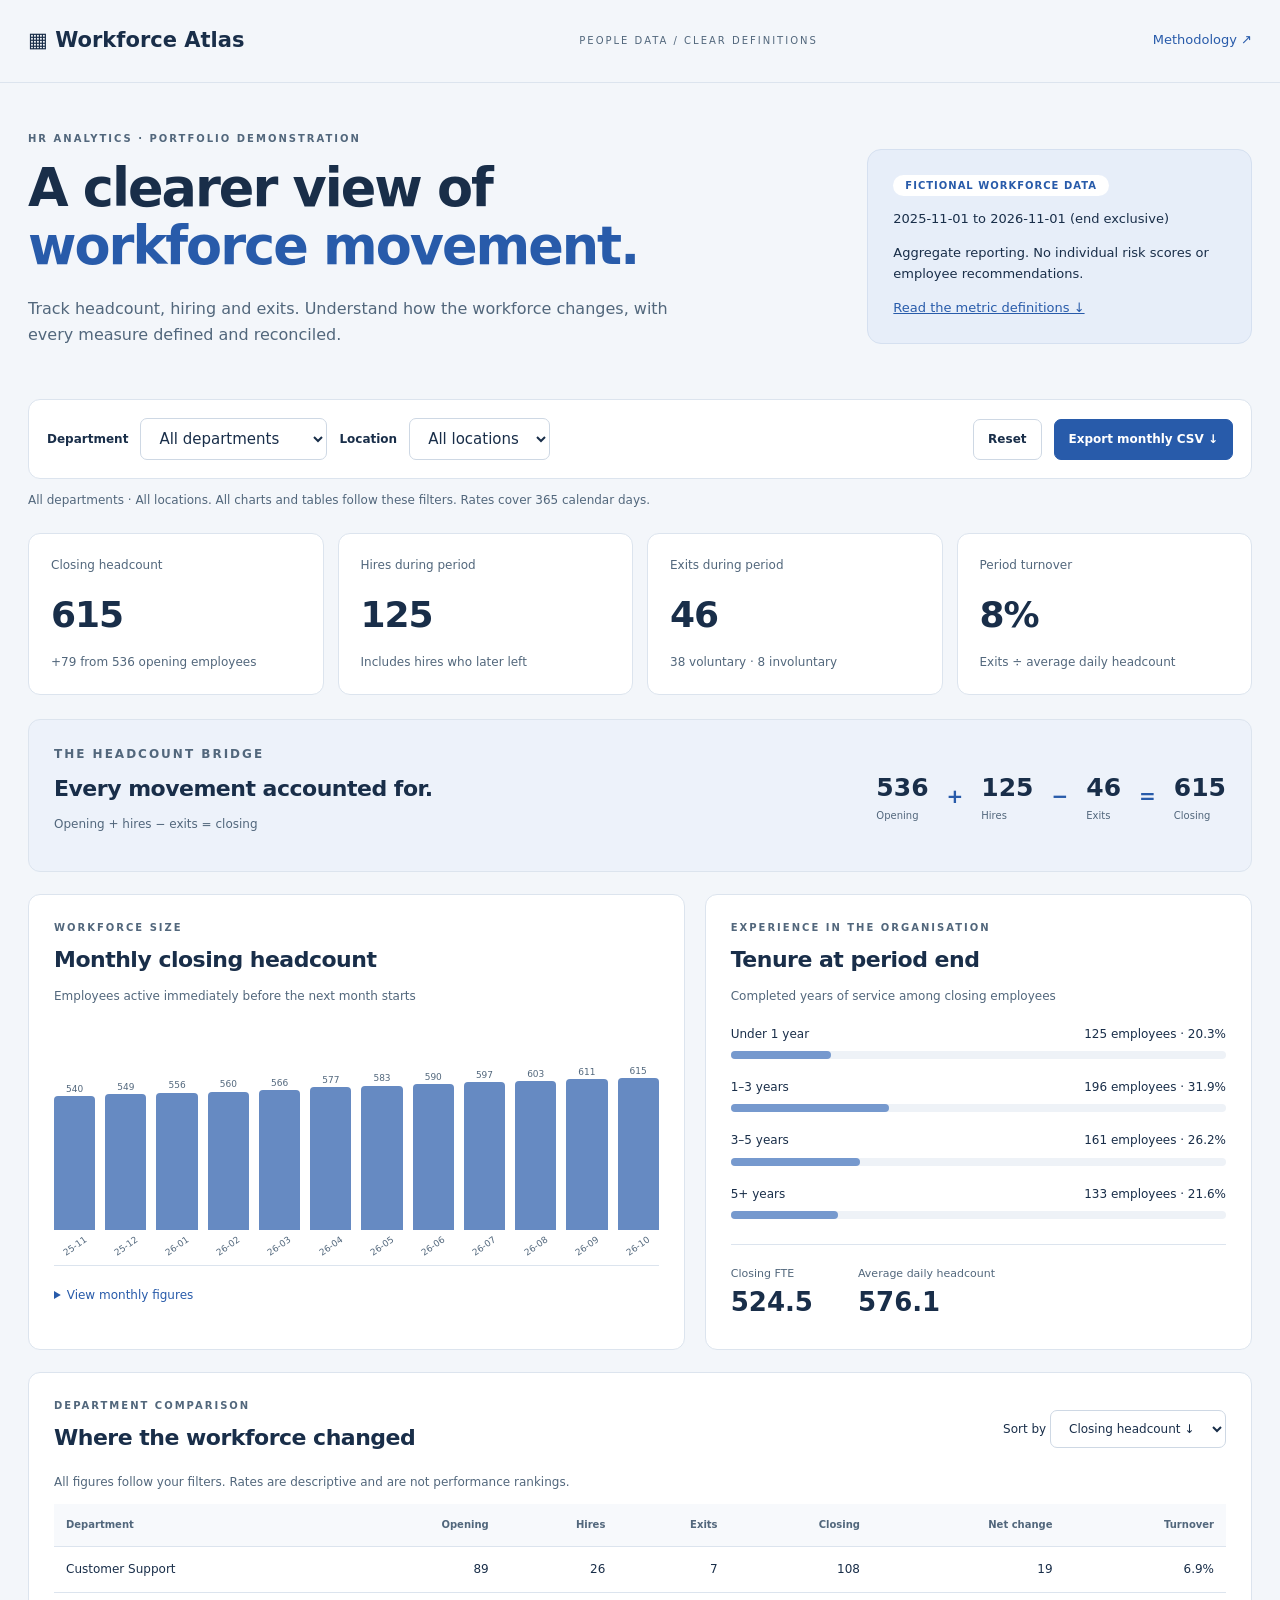
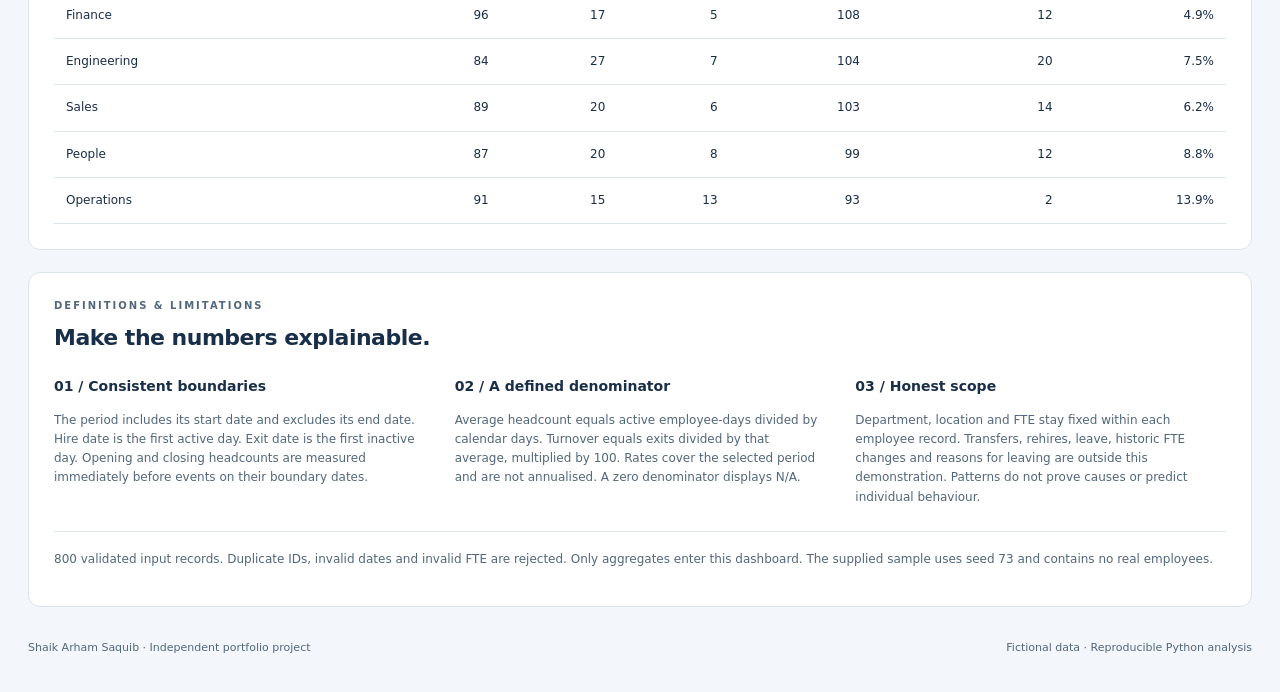
==== site/index.html @ 4978eea8 "Build Workforce Atlas with reproducible HR metrics, dashboard and tests" ====
<!doctype html>
<html lang="en"><head><meta charset="utf-8"><meta name="viewport" content="width=device-width,initial-scale=1"><title>Workforce Atlas | HR Analytics</title><link rel="stylesheet" href="styles.css"><script defer src="data.js"></script><script defer src="app.js"></script></head>
<body><a class="skip" href="#main">Skip to analysis</a><header><a class="brand" href="#">▦ Workforce Atlas</a><span>PEOPLE DATA / CLEAR DEFINITIONS</span><a href="#method">Methodology ↗</a></header>
<main id="main"><section class="hero"><div><p class="eyebrow">HR ANALYTICS · PORTFOLIO DEMONSTRATION</p><h1>A clearer view of<br><em>workforce movement.</em></h1><p class="intro">Track headcount, hiring and exits. Understand how the workforce changes, with every measure defined and reconciled.</p></div><aside><span class="pill" id="dataset">DATASET</span><p id="period"></p><p>Aggregate reporting. No individual risk scores or employee recommendations.</p><a href="#definitions">Read the metric definitions ↓</a></aside></section>
<section class="filters" aria-label="Workforce filters"><label for="department">Department</label><select id="department"><option value="">All departments</option></select><label for="location">Location</label><select id="location"><option value="">All locations</option></select><button id="reset" class="secondary">Reset</button><button id="export">Export monthly CSV ↓</button></section><p id="status" role="status" aria-live="polite"></p>
<section class="metrics" aria-label="Workforce metrics"><article><span>Closing headcount</span><strong id="headcount"></strong><small id="change"></small></article><article><span>Hires during period</span><strong id="hires"></strong><small>Includes hires who later left</small></article><article><span>Exits during period</span><strong id="exits"></strong><small id="exit-mix"></small></article><article><span>Period turnover</span><strong id="turnover"></strong><small>Exits ÷ average daily headcount</small></article></section>
<section class="flow panel"><div><p class="eyebrow">THE HEADCOUNT BRIDGE</p><h2>Every movement accounted for.</h2><p>Opening + hires − exits = closing</p></div><div class="bridge" id="bridge"></div></section>
<section class="charts"><article class="panel"><p class="eyebrow">WORKFORCE SIZE</p><h2>Monthly closing headcount</h2><p class="hint">Employees active immediately before the next month starts</p><div id="trend" class="trend" role="img" aria-label="Monthly closing headcount bar chart"></div><details><summary>View monthly figures</summary><div class="table-wrap"><table><caption class="sr-only">Monthly workforce measures</caption><thead><tr><th>Month</th><th>Opening</th><th>Hires</th><th>Exits</th><th>Closing</th><th>Turnover</th></tr></thead><tbody id="months"></tbody></table></div></details></article><article class="panel"><p class="eyebrow">EXPERIENCE IN THE ORGANISATION</p><h2>Tenure at period end</h2><p class="hint">Completed years of service among closing employees</p><div id="tenure"></div><div class="support-metrics"><div><span>Closing FTE</span><strong id="fte"></strong></div><div><span>Average daily headcount</span><strong id="average"></strong></div></div></article></section>
<section class="panel"><div class="panel-head"><div><p class="eyebrow">DEPARTMENT COMPARISON</p><h2>Where the workforce changed</h2></div><label for="sort">Sort by <select id="sort"><option value="closing">Closing headcount ↓</option><option value="exits">Exits ↓</option><option value="department">Department A–Z</option></select></label></div><p class="hint">All figures follow your filters. Rates are descriptive and are not performance rankings.</p><div class="table-wrap"><table><caption class="sr-only">Department workforce summary</caption><thead><tr><th>Department</th><th>Opening</th><th>Hires</th><th>Exits</th><th>Closing</th><th>Net change</th><th>Turnover</th></tr></thead><tbody id="departments"></tbody></table></div></section>
<section class="panel" id="method"><p class="eyebrow">DEFINITIONS & LIMITATIONS</p><h2 id="definitions">Make the numbers explainable.</h2><div class="methods"><div><h3>01 / Consistent boundaries</h3><p>The period includes its start date and excludes its end date. Hire date is the first active day. Exit date is the first inactive day. Opening and closing headcounts are measured immediately before events on their boundary dates.</p></div><div><h3>02 / A defined denominator</h3><p>Average headcount equals active employee-days divided by calendar days. Turnover equals exits divided by that average, multiplied by 100. Rates cover the selected period and are not annualised. A zero denominator displays N/A.</p></div><div><h3>03 / Honest scope</h3><p>Department, location and FTE stay fixed within each employee record. Transfers, rehires, leave, historic FTE changes and reasons for leaving are outside this demonstration. Patterns do not prove causes or predict individual behaviour.</p></div></div><p id="quality" class="note"></p></section><footer><span>Shaik Arham Saquib · Independent portfolio project</span><span>Fictional data · Reproducible Python analysis</span></footer></main></body></html>
---- site/styles.css ----
:root{--ink:#192e49;--muted:#52677c;--blue:#285baa;--bg:#f3f6fa;--line:#dce4ee}*{box-sizing:border-box}html{scroll-behavior:smooth}body{margin:0;background:var(--bg);color:var(--ink);font:15px/1.6 system-ui,-apple-system,Segoe UI,sans-serif}a{color:var(--blue)}header{max-width:1300px;margin:auto;padding:24px 28px;display:flex;justify-content:space-between;align-items:center;border-bottom:1px solid var(--line)}header span{font-size:10px;letter-spacing:2px;color:var(--muted)}header a{text-decoration:none;font-size:13px}.brand{font-size:21px;font-weight:750;color:var(--ink)}main{max-width:1300px;margin:auto;padding:0 28px}.hero{display:grid;grid-template-columns:2fr 1fr;gap:70px;padding:48px 0 36px;align-items:center}.eyebrow{font-size:10px;font-weight:750;letter-spacing:2px;color:var(--muted);margin:0 0 10px}h1{font-size:clamp(32px,4.1vw,56px);line-height:1.12;letter-spacing:-2px;margin:12px 0 20px}h1 em{font-style:normal;color:var(--blue)}.intro{max-width:640px;color:var(--muted);font-size:16px}.hero aside{background:#e7eef9;border-radius:14px;padding:25px;font-size:13px;border:1px solid #d5e0f0}.pill{font-size:10px;font-weight:800;letter-spacing:1px;background:#fff;border-radius:20px;padding:5px 12px;color:var(--blue)}.filters{display:flex;align-items:center;gap:12px;background:#fff;border:1px solid var(--line);padding:18px;border-radius:12px;flex-wrap:wrap}.filters label{font-size:12px;font-weight:700}select,button{font:inherit;border-radius:7px;border:1px solid #ced8e4;padding:10px 14px;background:#fff;color:var(--ink)}button{background:var(--blue);color:white;font-size:12px;font-weight:700;cursor:pointer;border-color:var(--blue)}button.secondary{background:white;color:var(--ink);border-color:#ced8e4}.filters #reset{margin-left:auto}#status{font-size:12px;color:var(--muted);min-height:20px;margin:12px 0 22px}.metrics{display:grid;grid-template-columns:repeat(4,1fr);gap:14px;margin-bottom:24px}.metrics article{background:#fff;border:1px solid var(--line);padding:22px;border-radius:12px}.metrics span,small{display:block;color:var(--muted);font-size:12px}.metrics strong{display:block;font-size:36px;letter-spacing:-1px;margin:10px 0}.panel{border:1px solid var(--line);border-radius:12px;background:white;padding:25px;margin-bottom:22px}h2{font-size:22px;line-height:1.3;margin:5px 0 8px;letter-spacing:-.5px}h3{font-size:14px}.hint,.flow p{font-size:12px;color:var(--muted)}.flow{display:flex;justify-content:space-between;align-items:center;gap:25px;background:#edf2fa}.bridge{display:flex;align-items:center;gap:18px}.bridge strong{font-size:25px;display:block}.bridge span{font-size:10px;color:var(--muted);display:block}.bridge b{font-size:20px;color:var(--blue)}.charts{display:grid;grid-template-columns:1.2fr 1fr;gap:20px}.trend{display:flex;align-items:flex-end;gap:10px;height:245px;padding:30px 0 35px;border-bottom:1px solid var(--line);margin:15px 0 20px}.bar-col{flex:1;height:100%;display:flex;align-items:center;justify-content:flex-end;flex-direction:column;position:relative;min-width:0}.bar{background:#668ac2;width:100%;min-height:1px;border-radius:4px 4px 0 0}.bar-col small{position:absolute;top:100%;font-size:9px;transform:rotate(-35deg);transform-origin:center;white-space:nowrap;margin-top:9px}.bar-col b{font-size:9px;font-weight:500;color:var(--muted)}.tenure-row{margin:19px 0}.tenure-row>div:first-child{display:flex;justify-content:space-between;font-size:12px}.track{height:8px;background:#eef2f7;border-radius:5px;margin-top:7px}.track i{display:block;height:8px;background:#7699ce;border-radius:5px}.support-metrics{display:flex;gap:45px;border-top:1px solid var(--line);padding-top:20px;margin-top:25px}.support-metrics span{display:block;font-size:11px;color:var(--muted)}.support-metrics strong{font-size:26px}.panel-head{display:flex;justify-content:space-between;gap:20px;align-items:center}.panel-head label{font-size:12px}.table-wrap{overflow:auto}table{width:100%;border-collapse:collapse;font-size:12px;text-align:right;white-space:nowrap}th,td{padding:13px 12px;border-bottom:1px solid var(--line)}th{font-size:10px;color:var(--muted);background:#f7f9fc}th:first-child,td:first-child{text-align:left}details summary{font-size:12px;color:var(--blue);cursor:pointer}.methods{display:grid;grid-template-columns:repeat(3,1fr);gap:30px}.methods p,.note{font-size:12px;color:var(--muted)}.note{border-top:1px solid var(--line);padding-top:18px}footer{display:flex;justify-content:space-between;padding:10px 0 35px;font-size:11px;color:var(--muted)}.sr-only,.skip:not(:focus){position:absolute;width:1px;height:1px;overflow:hidden;clip:rect(0,0,0,0)}:focus-visible{outline:3px solid #e7a322;outline-offset:3px}@media(max-width:900px){.hero{gap:25px}.metrics{grid-template-columns:repeat(2,1fr)}.charts{grid-template-columns:1fr}.flow{display:block}.bridge{margin-top:20px}.methods{grid-template-columns:1fr}header span{display:none}}@media(max-width:560px){main,header{padding-left:16px;padding-right:16px}.hero{grid-template-columns:1fr;padding-top:24px}.hero aside{padding:16px}.filters{display:grid;grid-template-columns:1fr 2fr}.filters #reset{margin:0}.metrics{gap:8px}.metrics article{padding:14px}.metrics strong{font-size:28px}.bridge{gap:10px;justify-content:space-between}.bridge strong{font-size:22px}.panel{padding:18px}.panel-head{display:block}.panel-head label{display:block;margin-top:15px}footer{display:block}footer span{display:block}.trend{gap:5px}}
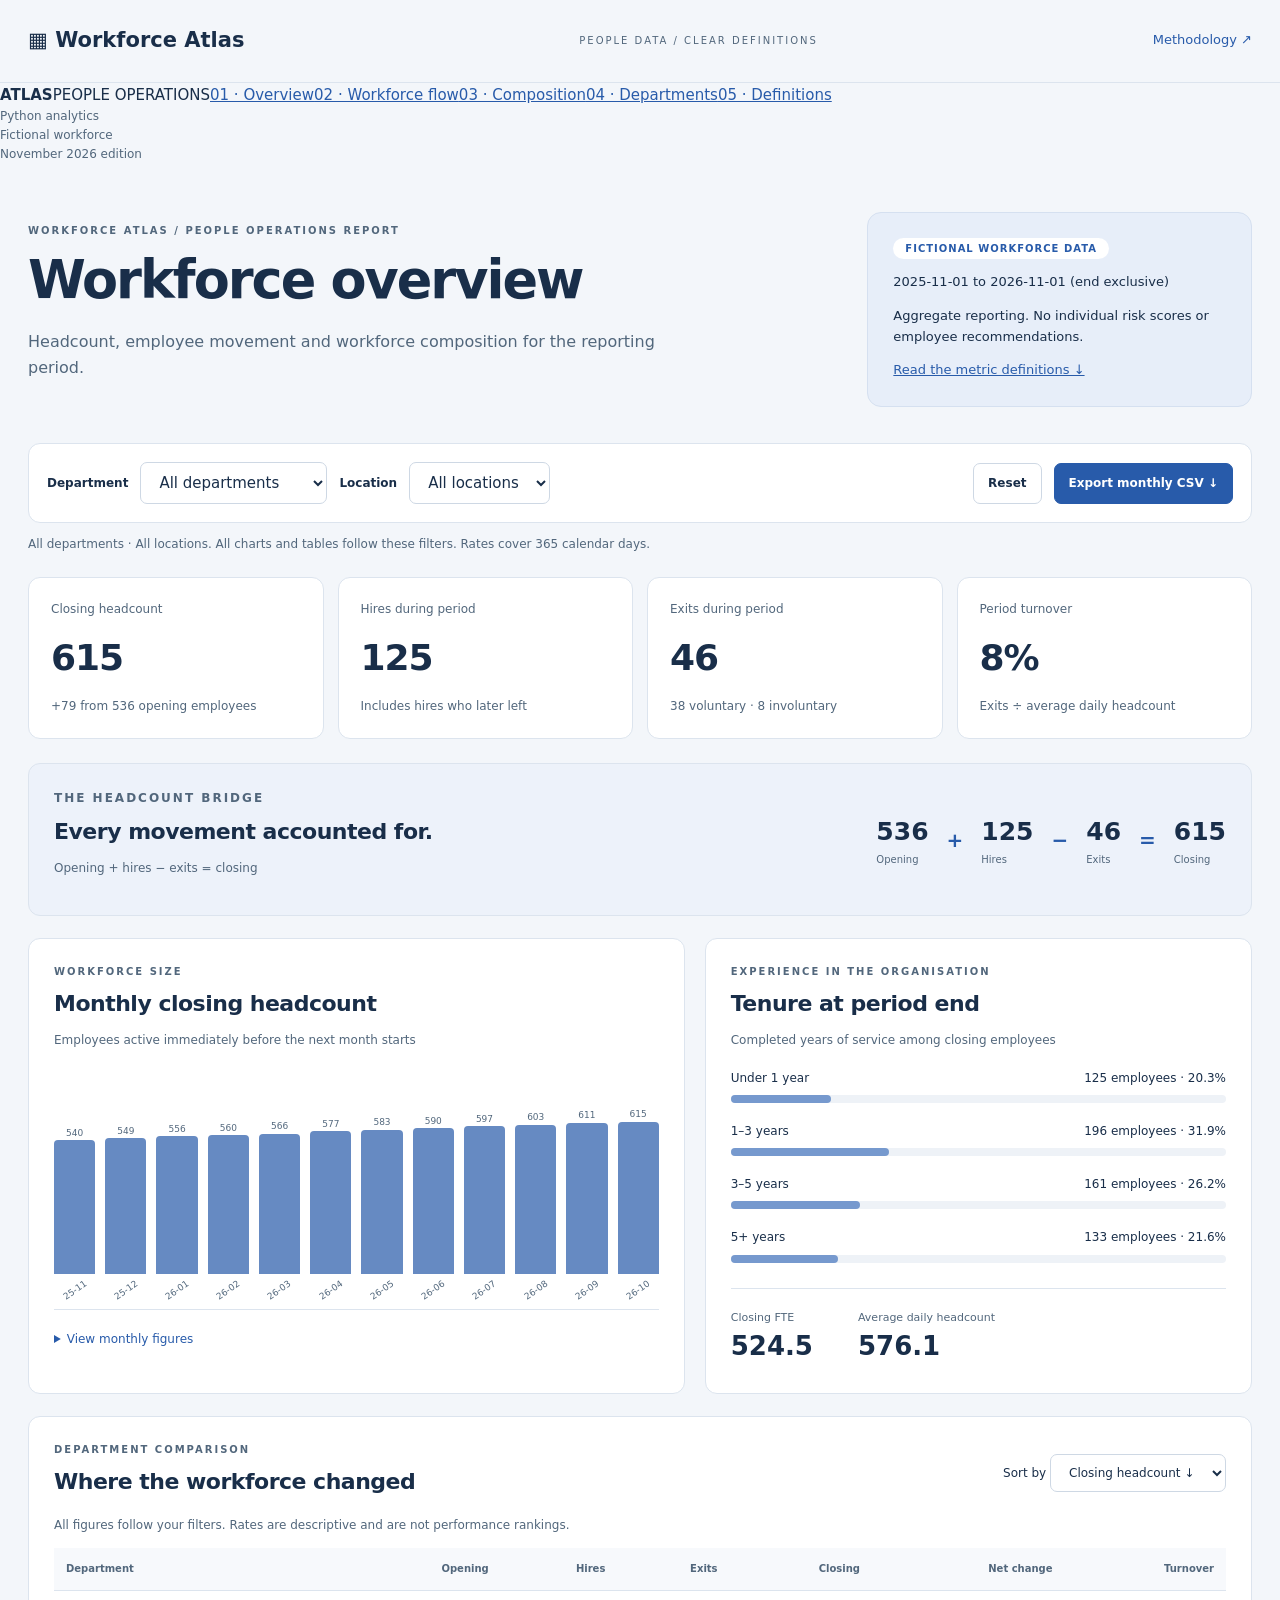
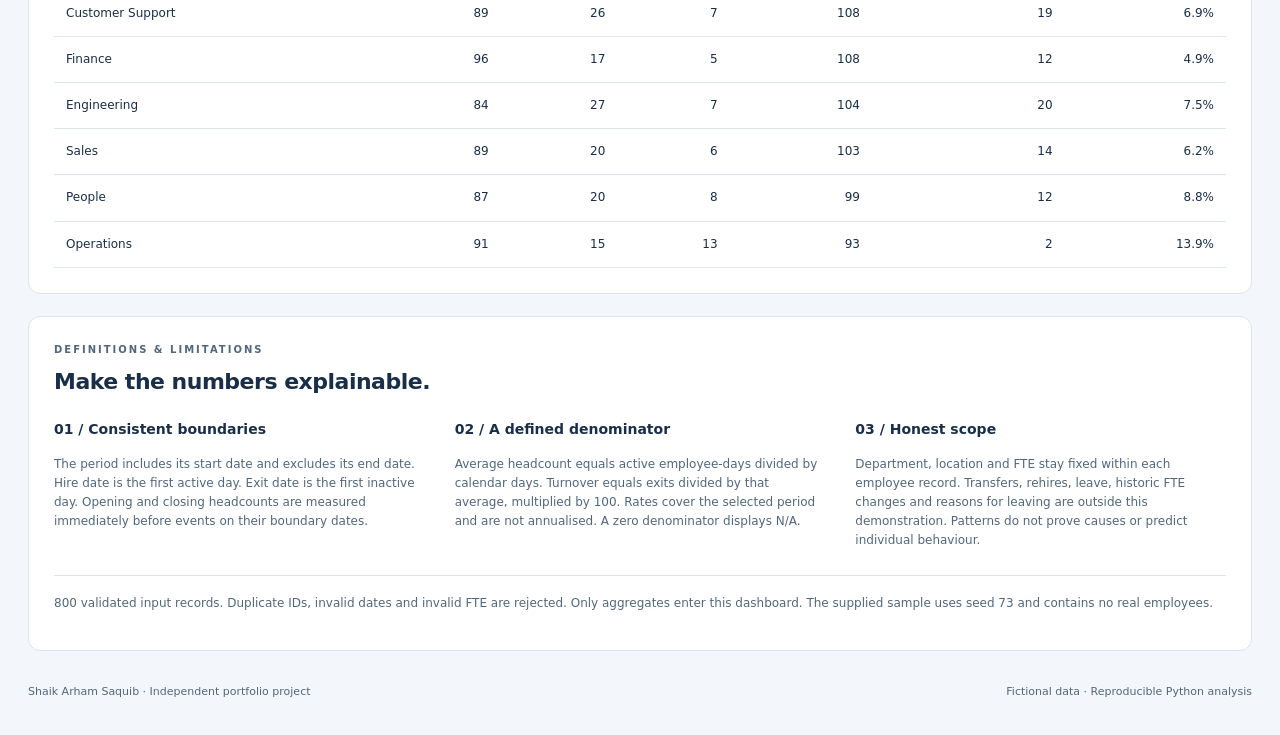
==== commit ce670b41: "Give Workforce Atlas a compact report layout and trend visual" ====
--- a/site/index.html
+++ b/site/index.html
@@ -1,10 +1,10 @@
 <!doctype html>
 <html lang="en"><head><meta charset="utf-8"><meta name="viewport" content="width=device-width,initial-scale=1"><title>Workforce Atlas | HR Analytics</title><link rel="stylesheet" href="styles.css"><script defer src="data.js"></script><script defer src="app.js"></script></head>
 <body><a class="skip" href="#main">Skip to analysis</a><header><a class="brand" href="#">▦ Workforce Atlas</a><span>PEOPLE DATA / CLEAR DEFINITIONS</span><a href="#method">Methodology ↗</a></header>
-<main id="main"><section class="hero"><div><p class="eyebrow">HR ANALYTICS · PORTFOLIO DEMONSTRATION</p><h1>A clearer view of<br><em>workforce movement.</em></h1><p class="intro">Track headcount, hiring and exits. Understand how the workforce changes, with every measure defined and reconciled.</p></div><aside><span class="pill" id="dataset">DATASET</span><p id="period"></p><p>Aggregate reporting. No individual risk scores or employee recommendations.</p><a href="#definitions">Read the metric definitions ↓</a></aside></section>
+<nav class="rail" aria-label="Report navigation"><strong>ATLAS</strong><span>PEOPLE OPERATIONS</span><a href="#main">01 · Overview</a><a href="#movement">02 · Workforce flow</a><a href="#composition">03 · Composition</a><a href="#comparison">04 · Departments</a><a href="#method">05 · Definitions</a><small>Python analytics<br>Fictional workforce<br>November 2026 edition</small></nav><main id="main"><section class="hero"><div><p class="eyebrow">WORKFORCE ATLAS / PEOPLE OPERATIONS REPORT</p><h1>Workforce overview</h1><p class="intro">Headcount, employee movement and workforce composition for the reporting period.</p></div><aside><span class="pill" id="dataset">DATASET</span><p id="period"></p><p>Aggregate reporting. No individual risk scores or employee recommendations.</p><a href="#definitions">Read the metric definitions ↓</a></aside></section>
 <section class="filters" aria-label="Workforce filters"><label for="department">Department</label><select id="department"><option value="">All departments</option></select><label for="location">Location</label><select id="location"><option value="">All locations</option></select><button id="reset" class="secondary">Reset</button><button id="export">Export monthly CSV ↓</button></section><p id="status" role="status" aria-live="polite"></p>
 <section class="metrics" aria-label="Workforce metrics"><article><span>Closing headcount</span><strong id="headcount"></strong><small id="change"></small></article><article><span>Hires during period</span><strong id="hires"></strong><small>Includes hires who later left</small></article><article><span>Exits during period</span><strong id="exits"></strong><small id="exit-mix"></small></article><article><span>Period turnover</span><strong id="turnover"></strong><small>Exits ÷ average daily headcount</small></article></section>
-<section class="flow panel"><div><p class="eyebrow">THE HEADCOUNT BRIDGE</p><h2>Every movement accounted for.</h2><p>Opening + hires − exits = closing</p></div><div class="bridge" id="bridge"></div></section>
-<section class="charts"><article class="panel"><p class="eyebrow">WORKFORCE SIZE</p><h2>Monthly closing headcount</h2><p class="hint">Employees active immediately before the next month starts</p><div id="trend" class="trend" role="img" aria-label="Monthly closing headcount bar chart"></div><details><summary>View monthly figures</summary><div class="table-wrap"><table><caption class="sr-only">Monthly workforce measures</caption><thead><tr><th>Month</th><th>Opening</th><th>Hires</th><th>Exits</th><th>Closing</th><th>Turnover</th></tr></thead><tbody id="months"></tbody></table></div></details></article><article class="panel"><p class="eyebrow">EXPERIENCE IN THE ORGANISATION</p><h2>Tenure at period end</h2><p class="hint">Completed years of service among closing employees</p><div id="tenure"></div><div class="support-metrics"><div><span>Closing FTE</span><strong id="fte"></strong></div><div><span>Average daily headcount</span><strong id="average"></strong></div></div></article></section>
-<section class="panel"><div class="panel-head"><div><p class="eyebrow">DEPARTMENT COMPARISON</p><h2>Where the workforce changed</h2></div><label for="sort">Sort by <select id="sort"><option value="closing">Closing headcount ↓</option><option value="exits">Exits ↓</option><option value="department">Department A–Z</option></select></label></div><p class="hint">All figures follow your filters. Rates are descriptive and are not performance rankings.</p><div class="table-wrap"><table><caption class="sr-only">Department workforce summary</caption><thead><tr><th>Department</th><th>Opening</th><th>Hires</th><th>Exits</th><th>Closing</th><th>Net change</th><th>Turnover</th></tr></thead><tbody id="departments"></tbody></table></div></section>
+<section class="flow panel" id="movement"><div><p class="eyebrow">THE HEADCOUNT BRIDGE</p><h2>Every movement accounted for.</h2><p>Opening + hires − exits = closing</p></div><div class="bridge" id="bridge"></div></section>
+<section class="charts" id="composition"><article class="panel"><p class="eyebrow">WORKFORCE SIZE</p><h2>Monthly closing headcount</h2><p class="hint">Employees active immediately before the next month starts</p><div id="trend" class="trend" role="img" aria-label="Monthly closing headcount bar chart"></div><details><summary>View monthly figures</summary><div class="table-wrap"><table><caption class="sr-only">Monthly workforce measures</caption><thead><tr><th>Month</th><th>Opening</th><th>Hires</th><th>Exits</th><th>Closing</th><th>Turnover</th></tr></thead><tbody id="months"></tbody></table></div></details></article><article class="panel"><p class="eyebrow">EXPERIENCE IN THE ORGANISATION</p><h2>Tenure at period end</h2><p class="hint">Completed years of service among closing employees</p><div id="tenure"></div><div class="support-metrics"><div><span>Closing FTE</span><strong id="fte"></strong></div><div><span>Average daily headcount</span><strong id="average"></strong></div></div></article></section>
+<section class="panel" id="comparison"><div class="panel-head"><div><p class="eyebrow">DEPARTMENT COMPARISON</p><h2>Where the workforce changed</h2></div><label for="sort">Sort by <select id="sort"><option value="closing">Closing headcount ↓</option><option value="exits">Exits ↓</option><option value="department">Department A–Z</option></select></label></div><p class="hint">All figures follow your filters. Rates are descriptive and are not performance rankings.</p><div class="table-wrap"><table><caption class="sr-only">Department workforce summary</caption><thead><tr><th>Department</th><th>Opening</th><th>Hires</th><th>Exits</th><th>Closing</th><th>Net change</th><th>Turnover</th></tr></thead><tbody id="departments"></tbody></table></div></section>
 <section class="panel" id="method"><p class="eyebrow">DEFINITIONS & LIMITATIONS</p><h2 id="definitions">Make the numbers explainable.</h2><div class="methods"><div><h3>01 / Consistent boundaries</h3><p>The period includes its start date and excludes its end date. Hire date is the first active day. Exit date is the first inactive day. Opening and closing headcounts are measured immediately before events on their boundary dates.</p></div><div><h3>02 / A defined denominator</h3><p>Average headcount equals active employee-days divided by calendar days. Turnover equals exits divided by that average, multiplied by 100. Rates cover the selected period and are not annualised. A zero denominator displays N/A.</p></div><div><h3>03 / Honest scope</h3><p>Department, location and FTE stay fixed within each employee record. Transfers, rehires, leave, historic FTE changes and reasons for leaving are outside this demonstration. Patterns do not prove causes or predict individual behaviour.</p></div></div><p id="quality" class="note"></p></section><footer><span>Shaik Arham Saquib · Independent portfolio project</span><span>Fictional data · Reproducible Python analysis</span></footer></main></body></html>
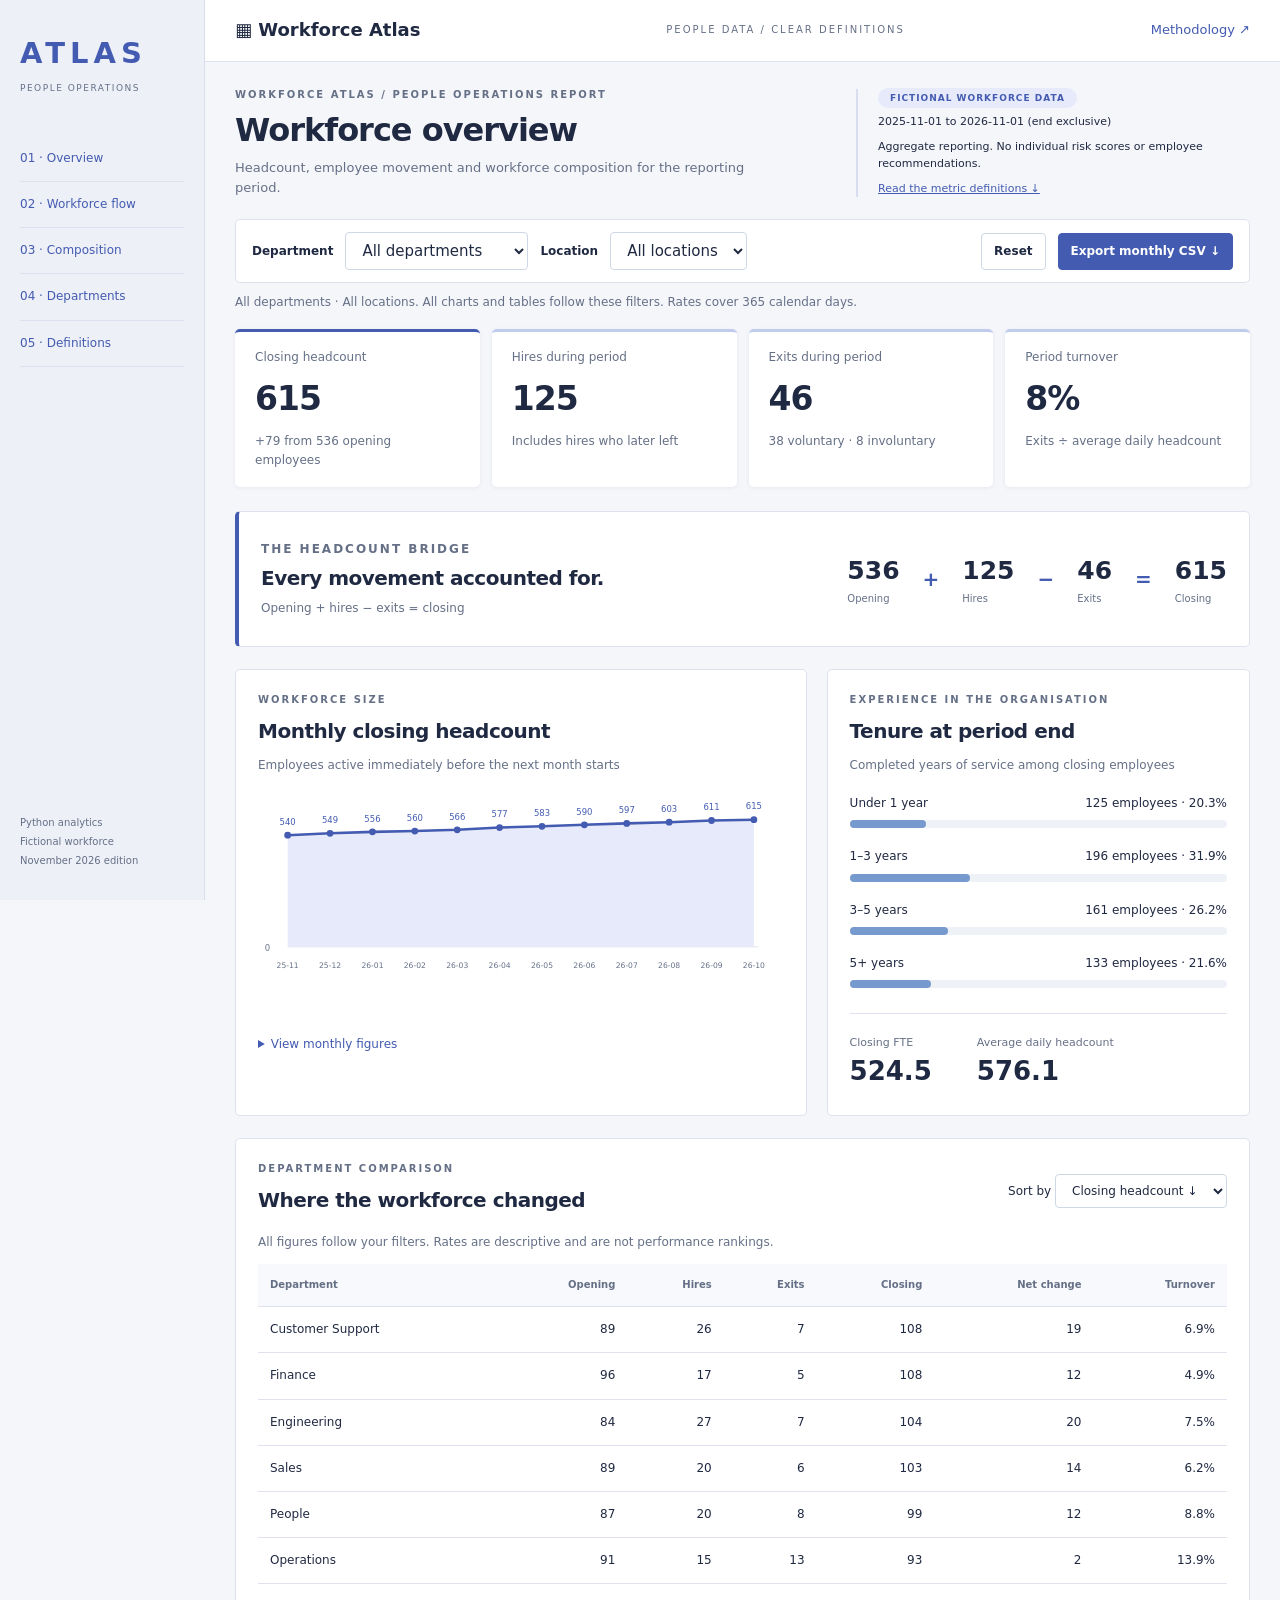
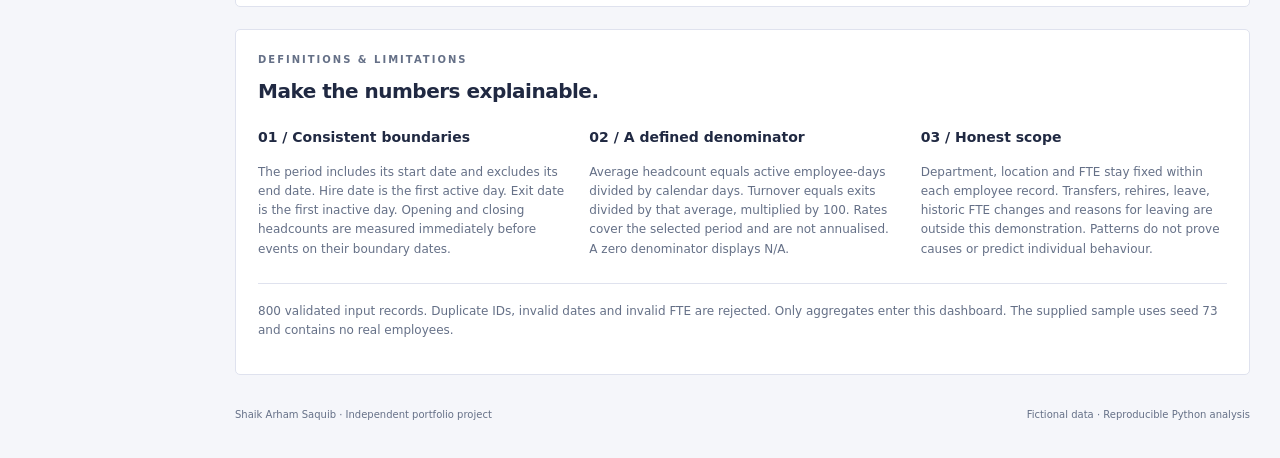
==== commit 9066f514: "Describe the headcount trend correctly for assistive technology" ====
--- a/site/index.html
+++ b/site/index.html
@@ -5,6 +5,6 @@
 <section class="filters" aria-label="Workforce filters"><label for="department">Department</label><select id="department"><option value="">All departments</option></select><label for="location">Location</label><select id="location"><option value="">All locations</option></select><button id="reset" class="secondary">Reset</button><button id="export">Export monthly CSV ↓</button></section><p id="status" role="status" aria-live="polite"></p>
 <section class="metrics" aria-label="Workforce metrics"><article><span>Closing headcount</span><strong id="headcount"></strong><small id="change"></small></article><article><span>Hires during period</span><strong id="hires"></strong><small>Includes hires who later left</small></article><article><span>Exits during period</span><strong id="exits"></strong><small id="exit-mix"></small></article><article><span>Period turnover</span><strong id="turnover"></strong><small>Exits ÷ average daily headcount</small></article></section>
 <section class="flow panel" id="movement"><div><p class="eyebrow">THE HEADCOUNT BRIDGE</p><h2>Every movement accounted for.</h2><p>Opening + hires − exits = closing</p></div><div class="bridge" id="bridge"></div></section>
-<section class="charts" id="composition"><article class="panel"><p class="eyebrow">WORKFORCE SIZE</p><h2>Monthly closing headcount</h2><p class="hint">Employees active immediately before the next month starts</p><div id="trend" class="trend" role="img" aria-label="Monthly closing headcount bar chart"></div><details><summary>View monthly figures</summary><div class="table-wrap"><table><caption class="sr-only">Monthly workforce measures</caption><thead><tr><th>Month</th><th>Opening</th><th>Hires</th><th>Exits</th><th>Closing</th><th>Turnover</th></tr></thead><tbody id="months"></tbody></table></div></details></article><article class="panel"><p class="eyebrow">EXPERIENCE IN THE ORGANISATION</p><h2>Tenure at period end</h2><p class="hint">Completed years of service among closing employees</p><div id="tenure"></div><div class="support-metrics"><div><span>Closing FTE</span><strong id="fte"></strong></div><div><span>Average daily headcount</span><strong id="average"></strong></div></div></article></section>
+<section class="charts" id="composition"><article class="panel"><p class="eyebrow">WORKFORCE SIZE</p><h2>Monthly closing headcount</h2><p class="hint">Employees active immediately before the next month starts</p><div id="trend" class="trend" role="img" aria-label="Monthly closing headcount trend"></div><details><summary>View monthly figures</summary><div class="table-wrap"><table><caption class="sr-only">Monthly workforce measures</caption><thead><tr><th>Month</th><th>Opening</th><th>Hires</th><th>Exits</th><th>Closing</th><th>Turnover</th></tr></thead><tbody id="months"></tbody></table></div></details></article><article class="panel"><p class="eyebrow">EXPERIENCE IN THE ORGANISATION</p><h2>Tenure at period end</h2><p class="hint">Completed years of service among closing employees</p><div id="tenure"></div><div class="support-metrics"><div><span>Closing FTE</span><strong id="fte"></strong></div><div><span>Average daily headcount</span><strong id="average"></strong></div></div></article></section>
 <section class="panel" id="comparison"><div class="panel-head"><div><p class="eyebrow">DEPARTMENT COMPARISON</p><h2>Where the workforce changed</h2></div><label for="sort">Sort by <select id="sort"><option value="closing">Closing headcount ↓</option><option value="exits">Exits ↓</option><option value="department">Department A–Z</option></select></label></div><p class="hint">All figures follow your filters. Rates are descriptive and are not performance rankings.</p><div class="table-wrap"><table><caption class="sr-only">Department workforce summary</caption><thead><tr><th>Department</th><th>Opening</th><th>Hires</th><th>Exits</th><th>Closing</th><th>Net change</th><th>Turnover</th></tr></thead><tbody id="departments"></tbody></table></div></section>
 <section class="panel" id="method"><p class="eyebrow">DEFINITIONS & LIMITATIONS</p><h2 id="definitions">Make the numbers explainable.</h2><div class="methods"><div><h3>01 / Consistent boundaries</h3><p>The period includes its start date and excludes its end date. Hire date is the first active day. Exit date is the first inactive day. Opening and closing headcounts are measured immediately before events on their boundary dates.</p></div><div><h3>02 / A defined denominator</h3><p>Average headcount equals active employee-days divided by calendar days. Turnover equals exits divided by that average, multiplied by 100. Rates cover the selected period and are not annualised. A zero denominator displays N/A.</p></div><div><h3>03 / Honest scope</h3><p>Department, location and FTE stay fixed within each employee record. Transfers, rehires, leave, historic FTE changes and reasons for leaving are outside this demonstration. Patterns do not prove causes or predict individual behaviour.</p></div></div><p id="quality" class="note"></p></section><footer><span>Shaik Arham Saquib · Independent portfolio project</span><span>Fictional data · Reproducible Python analysis</span></footer></main></body></html>
--- a/site/styles.css
+++ b/site/styles.css
@@ -1 +1,6 @@
 :root{--ink:#192e49;--muted:#52677c;--blue:#285baa;--bg:#f3f6fa;--line:#dce4ee}*{box-sizing:border-box}html{scroll-behavior:smooth}body{margin:0;background:var(--bg);color:var(--ink);font:15px/1.6 system-ui,-apple-system,Segoe UI,sans-serif}a{color:var(--blue)}header{max-width:1300px;margin:auto;padding:24px 28px;display:flex;justify-content:space-between;align-items:center;border-bottom:1px solid var(--line)}header span{font-size:10px;letter-spacing:2px;color:var(--muted)}header a{text-decoration:none;font-size:13px}.brand{font-size:21px;font-weight:750;color:var(--ink)}main{max-width:1300px;margin:auto;padding:0 28px}.hero{display:grid;grid-template-columns:2fr 1fr;gap:70px;padding:48px 0 36px;align-items:center}.eyebrow{font-size:10px;font-weight:750;letter-spacing:2px;color:var(--muted);margin:0 0 10px}h1{font-size:clamp(32px,4.1vw,56px);line-height:1.12;letter-spacing:-2px;margin:12px 0 20px}h1 em{font-style:normal;color:var(--blue)}.intro{max-width:640px;color:var(--muted);font-size:16px}.hero aside{background:#e7eef9;border-radius:14px;padding:25px;font-size:13px;border:1px solid #d5e0f0}.pill{font-size:10px;font-weight:800;letter-spacing:1px;background:#fff;border-radius:20px;padding:5px 12px;color:var(--blue)}.filters{display:flex;align-items:center;gap:12px;background:#fff;border:1px solid var(--line);padding:18px;border-radius:12px;flex-wrap:wrap}.filters label{font-size:12px;font-weight:700}select,button{font:inherit;border-radius:7px;border:1px solid #ced8e4;padding:10px 14px;background:#fff;color:var(--ink)}button{background:var(--blue);color:white;font-size:12px;font-weight:700;cursor:pointer;border-color:var(--blue)}button.secondary{background:white;color:var(--ink);border-color:#ced8e4}.filters #reset{margin-left:auto}#status{font-size:12px;color:var(--muted);min-height:20px;margin:12px 0 22px}.metrics{display:grid;grid-template-columns:repeat(4,1fr);gap:14px;margin-bottom:24px}.metrics article{background:#fff;border:1px solid var(--line);padding:22px;border-radius:12px}.metrics span,small{display:block;color:var(--muted);font-size:12px}.metrics strong{display:block;font-size:36px;letter-spacing:-1px;margin:10px 0}.panel{border:1px solid var(--line);border-radius:12px;background:white;padding:25px;margin-bottom:22px}h2{font-size:22px;line-height:1.3;margin:5px 0 8px;letter-spacing:-.5px}h3{font-size:14px}.hint,.flow p{font-size:12px;color:var(--muted)}.flow{display:flex;justify-content:space-between;align-items:center;gap:25px;background:#edf2fa}.bridge{display:flex;align-items:center;gap:18px}.bridge strong{font-size:25px;display:block}.bridge span{font-size:10px;color:var(--muted);display:block}.bridge b{font-size:20px;color:var(--blue)}.charts{display:grid;grid-template-columns:1.2fr 1fr;gap:20px}.trend{display:flex;align-items:flex-end;gap:10px;height:245px;padding:30px 0 35px;border-bottom:1px solid var(--line);margin:15px 0 20px}.bar-col{flex:1;height:100%;display:flex;align-items:center;justify-content:flex-end;flex-direction:column;position:relative;min-width:0}.bar{background:#668ac2;width:100%;min-height:1px;border-radius:4px 4px 0 0}.bar-col small{position:absolute;top:100%;font-size:9px;transform:rotate(-35deg);transform-origin:center;white-space:nowrap;margin-top:9px}.bar-col b{font-size:9px;font-weight:500;color:var(--muted)}.tenure-row{margin:19px 0}.tenure-row>div:first-child{display:flex;justify-content:space-between;font-size:12px}.track{height:8px;background:#eef2f7;border-radius:5px;margin-top:7px}.track i{display:block;height:8px;background:#7699ce;border-radius:5px}.support-metrics{display:flex;gap:45px;border-top:1px solid var(--line);padding-top:20px;margin-top:25px}.support-metrics span{display:block;font-size:11px;color:var(--muted)}.support-metrics strong{font-size:26px}.panel-head{display:flex;justify-content:space-between;gap:20px;align-items:center}.panel-head label{font-size:12px}.table-wrap{overflow:auto}table{width:100%;border-collapse:collapse;font-size:12px;text-align:right;white-space:nowrap}th,td{padding:13px 12px;border-bottom:1px solid var(--line)}th{font-size:10px;color:var(--muted);background:#f7f9fc}th:first-child,td:first-child{text-align:left}details summary{font-size:12px;color:var(--blue);cursor:pointer}.methods{display:grid;grid-template-columns:repeat(3,1fr);gap:30px}.methods p,.note{font-size:12px;color:var(--muted)}.note{border-top:1px solid var(--line);padding-top:18px}footer{display:flex;justify-content:space-between;padding:10px 0 35px;font-size:11px;color:var(--muted)}.sr-only,.skip:not(:focus){position:absolute;width:1px;height:1px;overflow:hidden;clip:rect(0,0,0,0)}:focus-visible{outline:3px solid #e7a322;outline-offset:3px}@media(max-width:900px){.hero{gap:25px}.metrics{grid-template-columns:repeat(2,1fr)}.charts{grid-template-columns:1fr}.flow{display:block}.bridge{margin-top:20px}.methods{grid-template-columns:1fr}header span{display:none}}@media(max-width:560px){main,header{padding-left:16px;padding-right:16px}.hero{grid-template-columns:1fr;padding-top:24px}.hero aside{padding:16px}.filters{display:grid;grid-template-columns:1fr 2fr}.filters #reset{margin:0}.metrics{gap:8px}.metrics article{padding:14px}.metrics strong{font-size:28px}.bridge{gap:10px;justify-content:space-between}.bridge strong{font-size:22px}.panel{padding:18px}.panel-head{display:block}.panel-head label{display:block;margin-top:15px}footer{display:block}footer span{display:block}.trend{gap:5px}}
+
+/* People operations identity: persistent report rail and compact analytical layout. */
+:root{--blue:#435bb1;--bg:#f5f6fa;--ink:#202942;--muted:#657087;--line:#dfe2ee}header{max-width:none;margin-left:205px;padding:16px 30px;background:white}.brand{font-size:18px}.rail{position:fixed;inset:0 auto 0 0;width:205px;background:#eef0f8;border-right:1px solid #d9ddec;padding:30px 20px;display:flex;flex-direction:column;z-index:3}.rail strong{font-size:29px;letter-spacing:5px;color:#435bb1}.rail>span{font-size:9px;letter-spacing:1.5px;color:var(--muted);margin:5px 0 40px}.rail a{font-size:12px;padding:13px 0;text-decoration:none;border-bottom:1px solid #dce0ef}.rail small{margin-top:auto;font-size:10px;line-height:1.9}main{margin-left:205px;max-width:1500px;padding:0 30px}.hero{padding:25px 0 20px;grid-template-columns:1.5fr 1fr;gap:30px}.hero h1{font-size:32px;letter-spacing:-1px;margin:9px 0}.intro{font-size:13px;max-width:540px;margin:0}.hero aside{background:none;border:0;border-left:2px solid #d8deef;border-radius:0;padding:0 0 0 20px;font-size:11px}.hero aside p{margin:7px 0}.hero aside a{font-size:11px}.pill{background:#e7eafa;font-size:9px}.filters{padding:12px 16px;border-radius:5px}.metrics{gap:12px}.metrics article{border-radius:5px;border:0;border-top:3px solid #c1cbed;box-shadow:0 1px 4px #25325512;padding:16px 20px}.metrics article:first-child{border-top-color:#435bb1}.metrics strong{font-size:33px;margin:6px 0}.panel{border-radius:5px;padding:22px}.flow{background:white;border-left:4px solid #435bb1}.flow h2{font-size:18px}.flow p{margin:6px 0}.bridge{gap:23px}.charts{grid-template-columns:1.35fr 1fr}.panel h2{font-size:20px}.methods{gap:25px}select,button{padding:8px 12px;border-radius:4px}#status{margin:10px 0 16px}footer{font-size:10px}@media(max-width:1100px){.rail{width:170px;padding:25px 14px}header,main{margin-left:170px}main{padding:0 20px}.hero{grid-template-columns:1fr 1fr}.charts{grid-template-columns:1fr}.bridge{gap:13px}.flow{display:block}}@media(max-width:750px){.rail{position:static;width:auto;flex-direction:row;gap:15px;overflow:auto;padding:12px 16px;align-items:center}.rail strong{font-size:17px}.rail>span,.rail small{display:none}.rail a{white-space:nowrap;padding:0;font-size:10px;border:0}header,main{margin-left:0}header{padding:14px 20px}.hero{grid-template-columns:1fr}.hero aside{display:none}.charts{grid-template-columns:1fr}.metrics strong{font-size:28px}}@media(prefers-reduced-motion:reduce){html{scroll-behavior:auto}}
+
+.trend{display:block;height:auto;min-height:225px;padding:0;border:0}.trend svg{display:block;width:100%;height:auto}
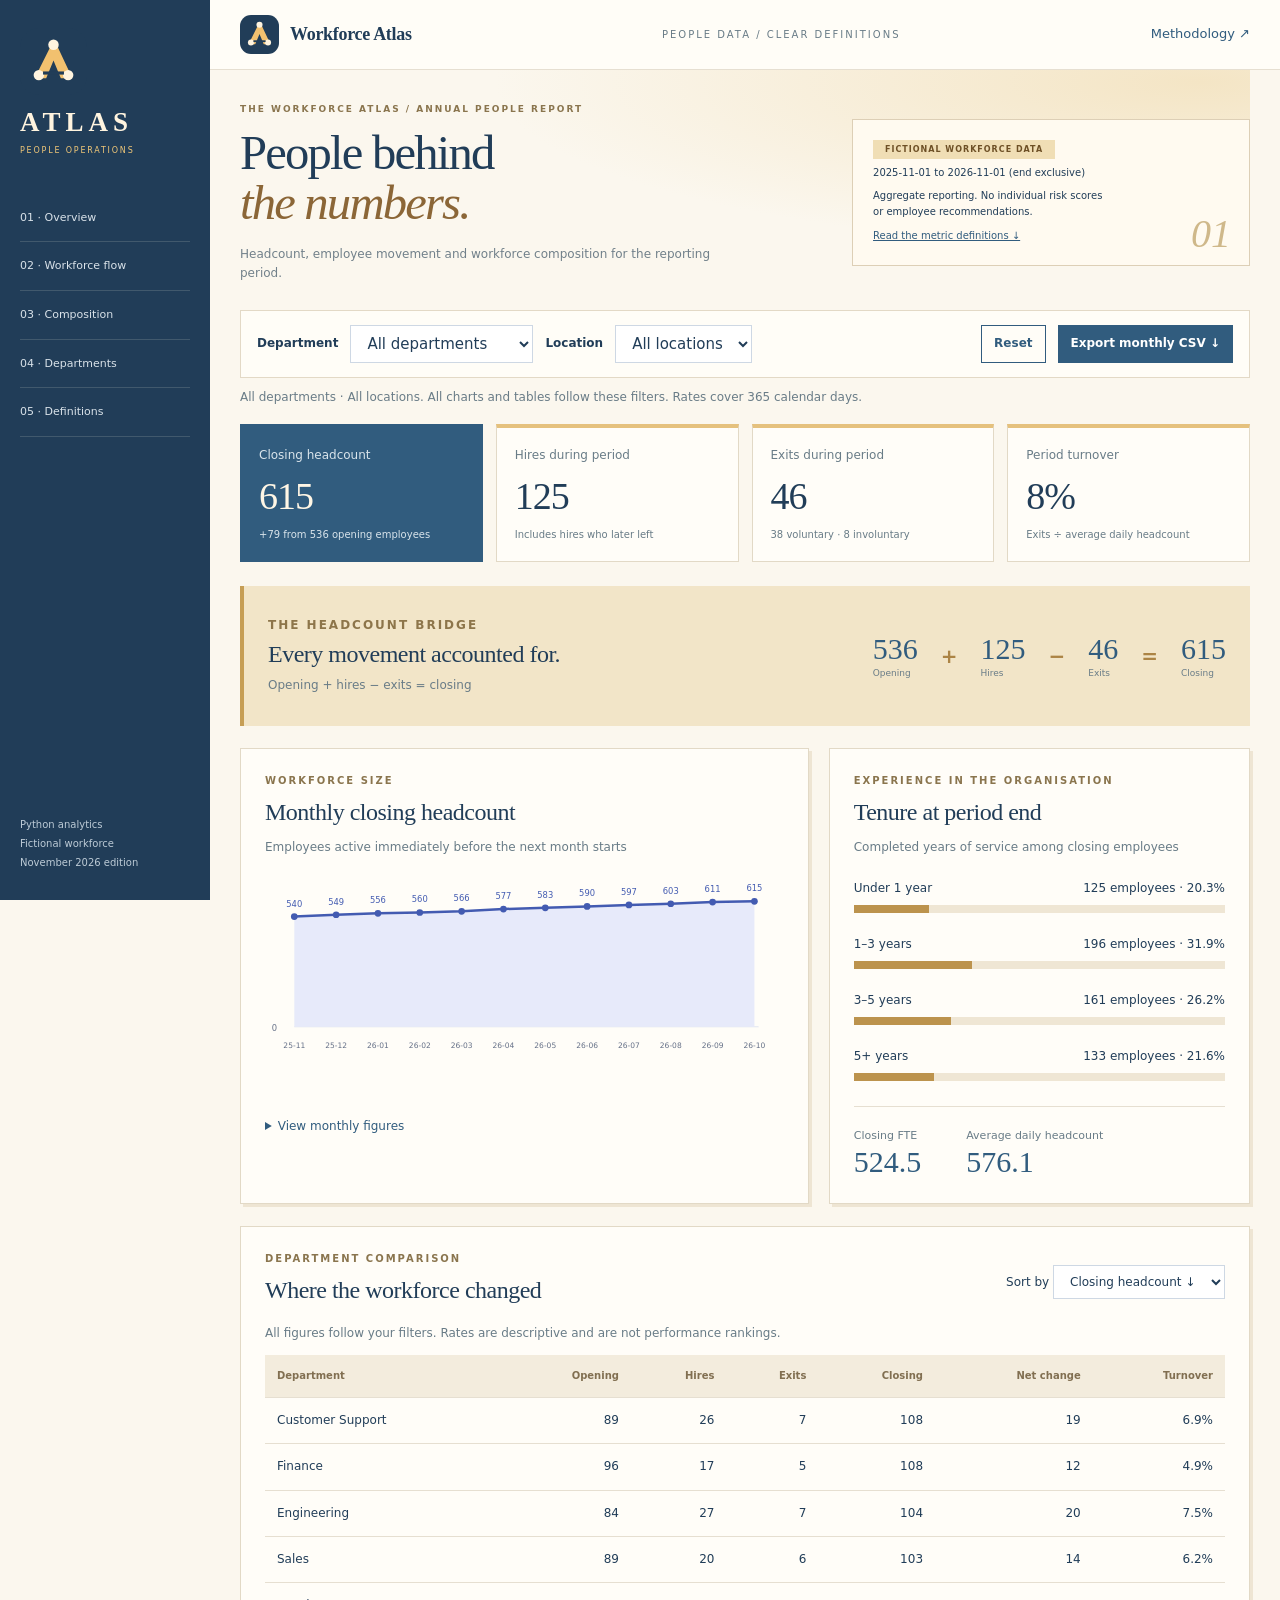
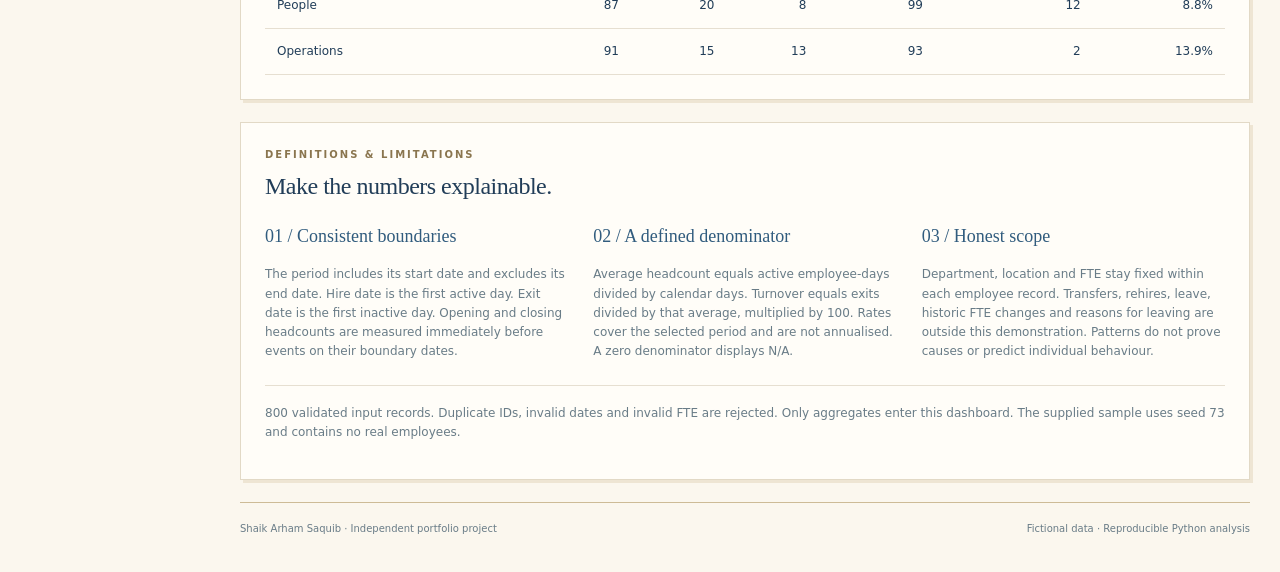
==== commit f1cc8d33: "Strengthen project visual identity and add branded tab icons" ====
--- a/site/index.html
+++ b/site/index.html
@@ -1,7 +1,7 @@
 <!doctype html>
-<html lang="en"><head><meta charset="utf-8"><meta name="viewport" content="width=device-width,initial-scale=1"><title>Workforce Atlas | HR Analytics</title><link rel="stylesheet" href="styles.css"><script defer src="data.js"></script><script defer src="app.js"></script></head>
-<body><a class="skip" href="#main">Skip to analysis</a><header><a class="brand" href="#">▦ Workforce Atlas</a><span>PEOPLE DATA / CLEAR DEFINITIONS</span><a href="#method">Methodology ↗</a></header>
-<nav class="rail" aria-label="Report navigation"><strong>ATLAS</strong><span>PEOPLE OPERATIONS</span><a href="#main">01 · Overview</a><a href="#movement">02 · Workforce flow</a><a href="#composition">03 · Composition</a><a href="#comparison">04 · Departments</a><a href="#method">05 · Definitions</a><small>Python analytics<br>Fictional workforce<br>November 2026 edition</small></nav><main id="main"><section class="hero"><div><p class="eyebrow">WORKFORCE ATLAS / PEOPLE OPERATIONS REPORT</p><h1>Workforce overview</h1><p class="intro">Headcount, employee movement and workforce composition for the reporting period.</p></div><aside><span class="pill" id="dataset">DATASET</span><p id="period"></p><p>Aggregate reporting. No individual risk scores or employee recommendations.</p><a href="#definitions">Read the metric definitions ↓</a></aside></section>
+<html lang="en"><head><meta charset="utf-8"><meta name="viewport" content="width=device-width,initial-scale=1"><link rel="icon" href="favicon.ico?v=identity4" sizes="any"><link rel="icon" type="image/png" sizes="48x48" href="favicon.png?v=identity4"><link rel="apple-touch-icon" href="favicon.png?v=identity4"><title>Workforce Atlas | HR Analytics</title><link rel="stylesheet" href="styles.css?v=identity4"><script defer src="data.js"></script><script defer src="app.js"></script></head>
+<body><a class="skip" href="#main">Skip to analysis</a><header><a class="brand" href="#"><img src="logo.svg" width="39" height="39" alt=""><span>Workforce Atlas</span></a><span>PEOPLE DATA / CLEAR DEFINITIONS</span><a href="#method">Methodology ↗</a></header>
+<nav class="rail" aria-label="Report navigation"><div class="atlas-identity"><img src="logo.svg" width="64" height="64" alt="Workforce Atlas logo"><strong>ATLAS</strong><span>PEOPLE OPERATIONS</span></div><a href="#main">01 · Overview</a><a href="#movement">02 · Workforce flow</a><a href="#composition">03 · Composition</a><a href="#comparison">04 · Departments</a><a href="#method">05 · Definitions</a><small>Python analytics<br>Fictional workforce<br>November 2026 edition</small></nav><main id="main"><section class="hero"><div><p class="eyebrow">THE WORKFORCE ATLAS / ANNUAL PEOPLE REPORT</p><h1>People behind<br><em>the numbers.</em></h1><p class="intro">Headcount, employee movement and workforce composition for the reporting period.</p></div><aside><span class="pill" id="dataset">DATASET</span><p id="period"></p><p>Aggregate reporting. No individual risk scores or employee recommendations.</p><a href="#definitions">Read the metric definitions ↓</a></aside></section>
 <section class="filters" aria-label="Workforce filters"><label for="department">Department</label><select id="department"><option value="">All departments</option></select><label for="location">Location</label><select id="location"><option value="">All locations</option></select><button id="reset" class="secondary">Reset</button><button id="export">Export monthly CSV ↓</button></section><p id="status" role="status" aria-live="polite"></p>
 <section class="metrics" aria-label="Workforce metrics"><article><span>Closing headcount</span><strong id="headcount"></strong><small id="change"></small></article><article><span>Hires during period</span><strong id="hires"></strong><small>Includes hires who later left</small></article><article><span>Exits during period</span><strong id="exits"></strong><small id="exit-mix"></small></article><article><span>Period turnover</span><strong id="turnover"></strong><small>Exits ÷ average daily headcount</small></article></section>
 <section class="flow panel" id="movement"><div><p class="eyebrow">THE HEADCOUNT BRIDGE</p><h2>Every movement accounted for.</h2><p>Opening + hires − exits = closing</p></div><div class="bridge" id="bridge"></div></section>
--- a/site/styles.css
+++ b/site/styles.css
@@ -4,3 +4,6 @@
 :root{--blue:#435bb1;--bg:#f5f6fa;--ink:#202942;--muted:#657087;--line:#dfe2ee}header{max-width:none;margin-left:205px;padding:16px 30px;background:white}.brand{font-size:18px}.rail{position:fixed;inset:0 auto 0 0;width:205px;background:#eef0f8;border-right:1px solid #d9ddec;padding:30px 20px;display:flex;flex-direction:column;z-index:3}.rail strong{font-size:29px;letter-spacing:5px;color:#435bb1}.rail>span{font-size:9px;letter-spacing:1.5px;color:var(--muted);margin:5px 0 40px}.rail a{font-size:12px;padding:13px 0;text-decoration:none;border-bottom:1px solid #dce0ef}.rail small{margin-top:auto;font-size:10px;line-height:1.9}main{margin-left:205px;max-width:1500px;padding:0 30px}.hero{padding:25px 0 20px;grid-template-columns:1.5fr 1fr;gap:30px}.hero h1{font-size:32px;letter-spacing:-1px;margin:9px 0}.intro{font-size:13px;max-width:540px;margin:0}.hero aside{background:none;border:0;border-left:2px solid #d8deef;border-radius:0;padding:0 0 0 20px;font-size:11px}.hero aside p{margin:7px 0}.hero aside a{font-size:11px}.pill{background:#e7eafa;font-size:9px}.filters{padding:12px 16px;border-radius:5px}.metrics{gap:12px}.metrics article{border-radius:5px;border:0;border-top:3px solid #c1cbed;box-shadow:0 1px 4px #25325512;padding:16px 20px}.metrics article:first-child{border-top-color:#435bb1}.metrics strong{font-size:33px;margin:6px 0}.panel{border-radius:5px;padding:22px}.flow{background:white;border-left:4px solid #435bb1}.flow h2{font-size:18px}.flow p{margin:6px 0}.bridge{gap:23px}.charts{grid-template-columns:1.35fr 1fr}.panel h2{font-size:20px}.methods{gap:25px}select,button{padding:8px 12px;border-radius:4px}#status{margin:10px 0 16px}footer{font-size:10px}@media(max-width:1100px){.rail{width:170px;padding:25px 14px}header,main{margin-left:170px}main{padding:0 20px}.hero{grid-template-columns:1fr 1fr}.charts{grid-template-columns:1fr}.bridge{gap:13px}.flow{display:block}}@media(max-width:750px){.rail{position:static;width:auto;flex-direction:row;gap:15px;overflow:auto;padding:12px 16px;align-items:center}.rail strong{font-size:17px}.rail>span,.rail small{display:none}.rail a{white-space:nowrap;padding:0;font-size:10px;border:0}header,main{margin-left:0}header{padding:14px 20px}.hero{grid-template-columns:1fr}.hero aside{display:none}.charts{grid-template-columns:1fr}.metrics strong{font-size:28px}}@media(prefers-reduced-motion:reduce){html{scroll-behavior:auto}}
 
 .trend{display:block;height:auto;min-height:225px;padding:0;border:0}.trend svg{display:block;width:100%;height:auto}
+
+/* Atlas annual-report identity: ink, ochre, warm paper and a people monogram. */
+:root{--ink:#213d58;--blue:#315c7e;--muted:#697c87;--bg:#fbf7ee;--line:#e6dfd1}body{background:var(--bg)}.rail{background:#213d58;border:0;width:210px;color:#fff4df;padding:28px 20px}.atlas-identity{display:flex;flex-direction:column;align-items:start;margin-bottom:36px}.atlas-identity img{width:67px;height:67px;margin-bottom:12px}.rail .atlas-identity strong{font:700 27px Georgia,serif;letter-spacing:5px;color:#fff4df}.atlas-identity span{font-size:8px;letter-spacing:1.8px;color:#f0c778;margin-top:7px}.rail a{color:#d9e2e9;border-color:#41596d;font-size:11px;padding:15px 0}.rail a:hover{color:#f0c778}.rail small{color:#bdcbd6}header{margin-left:210px;background:#fffdf7;border-color:#e6dfd1;padding:15px 30px}.brand{display:flex;align-items:center;gap:11px}.brand span{font:700 18px Georgia,serif;letter-spacing:-.3px;color:#213d58}.brand img{display:block}main{margin-left:210px;padding:0 30px;max-width:1600px}.hero{padding:32px 0 27px;gap:35px;grid-template-columns:1.45fr 1fr;background:radial-gradient(ellipse at 95% 5%,#f4e5c5 0,transparent 52%)}.hero .eyebrow{font-size:9px;letter-spacing:2px;color:#8a754e}.hero h1{font:500 clamp(36px,3.8vw,55px)/1.03 Georgia,serif;letter-spacing:-1.8px;margin:12px 0 16px}.hero h1 em{font-style:italic;color:#8b6637}.intro{font-size:12px;max-width:500px;color:#71808a}.hero aside{border:1px solid #ddcfb6;background:#fffaf0;padding:20px;border-radius:0;position:relative}.hero aside:before{content:'01';font:italic 40px Georgia,serif;color:#cfb88a;position:absolute;right:18px;bottom:8px}.hero aside p{max-width:230px;font-size:10px}.hero aside a{font-size:10px}.pill{background:#f0deb5;color:#6e5026;border-radius:0;font-size:8px}.filters{background:#fffdf7;border-radius:0;border-color:#e3d9c6;padding:14px 16px}.filters button{background:#315c7e;border-color:#315c7e}.filters button.secondary{background:#fffdf7;color:#315c7e}.metrics{gap:13px;margin-bottom:24px}.metrics article{border:1px solid #e2d9c6;border-top:4px solid #e5c17d;border-radius:0;box-shadow:none;background:#fffdf8;padding:18px}.metrics article:first-child{background:#315c7e;border-color:#315c7e}.metrics article:first-child span,.metrics article:first-child small{color:#d9e4eb}.metrics article:first-child strong{color:#fff6e5}.metrics strong{font:500 38px Georgia,serif;margin:9px 0}.metrics small{font-size:10px}.panel{border-radius:0;border:1px solid #e2d9c6;background:#fffdf8;padding:24px;box-shadow:3px 3px 0 #eee5d3}.panel h2{font:500 24px Georgia,serif;letter-spacing:-.5px}.flow{background:#f2e5c8;border:0;border-left:4px solid #c69e55;box-shadow:none}.bridge strong{font:500 30px Georgia,serif;color:#315c7e}.bridge b{color:#ac8445}.bridge span{font-size:9px}.flow .eyebrow{color:#8d754a}.track{background:#efe6d4;border-radius:0}.track i{background:#bc934d;border-radius:0}.tenure-row{margin:22px 0}.support-metrics strong{font:500 30px Georgia,serif;color:#315c7e}th{background:#f3ecdd;color:#816f51}td{font-variant-numeric:tabular-nums}.methods h3{font:500 18px Georgia,serif;color:#315c7e}footer{border-top:1px solid #cdbb96;padding-top:18px}.eyebrow{color:#8a754e}select,button{border-radius:0}:focus-visible{outline-color:#c69e55}@media(max-width:1100px){.rail{width:170px}.atlas-identity img{width:55px;height:55px}header,main{margin-left:170px}.hero h1{font-size:40px}.hero{gap:20px}.hero aside{padding:15px}}@media(max-width:750px){.rail{position:static;width:auto;display:flex;flex-direction:row;align-items:center;padding:12px 16px;gap:18px}.atlas-identity{flex-direction:row;align-items:center;gap:8px;margin:0}.atlas-identity img{width:35px;height:35px;margin:0}.rail .atlas-identity strong{font-size:16px}.atlas-identity span{display:none}.rail a{padding:0;white-space:nowrap;font-size:10px}header,main{margin-left:0}.hero{grid-template-columns:1fr}.hero h1{font-size:43px}.metrics strong{font-size:31px}.brand span{display:inline}.hero aside{display:none}}
